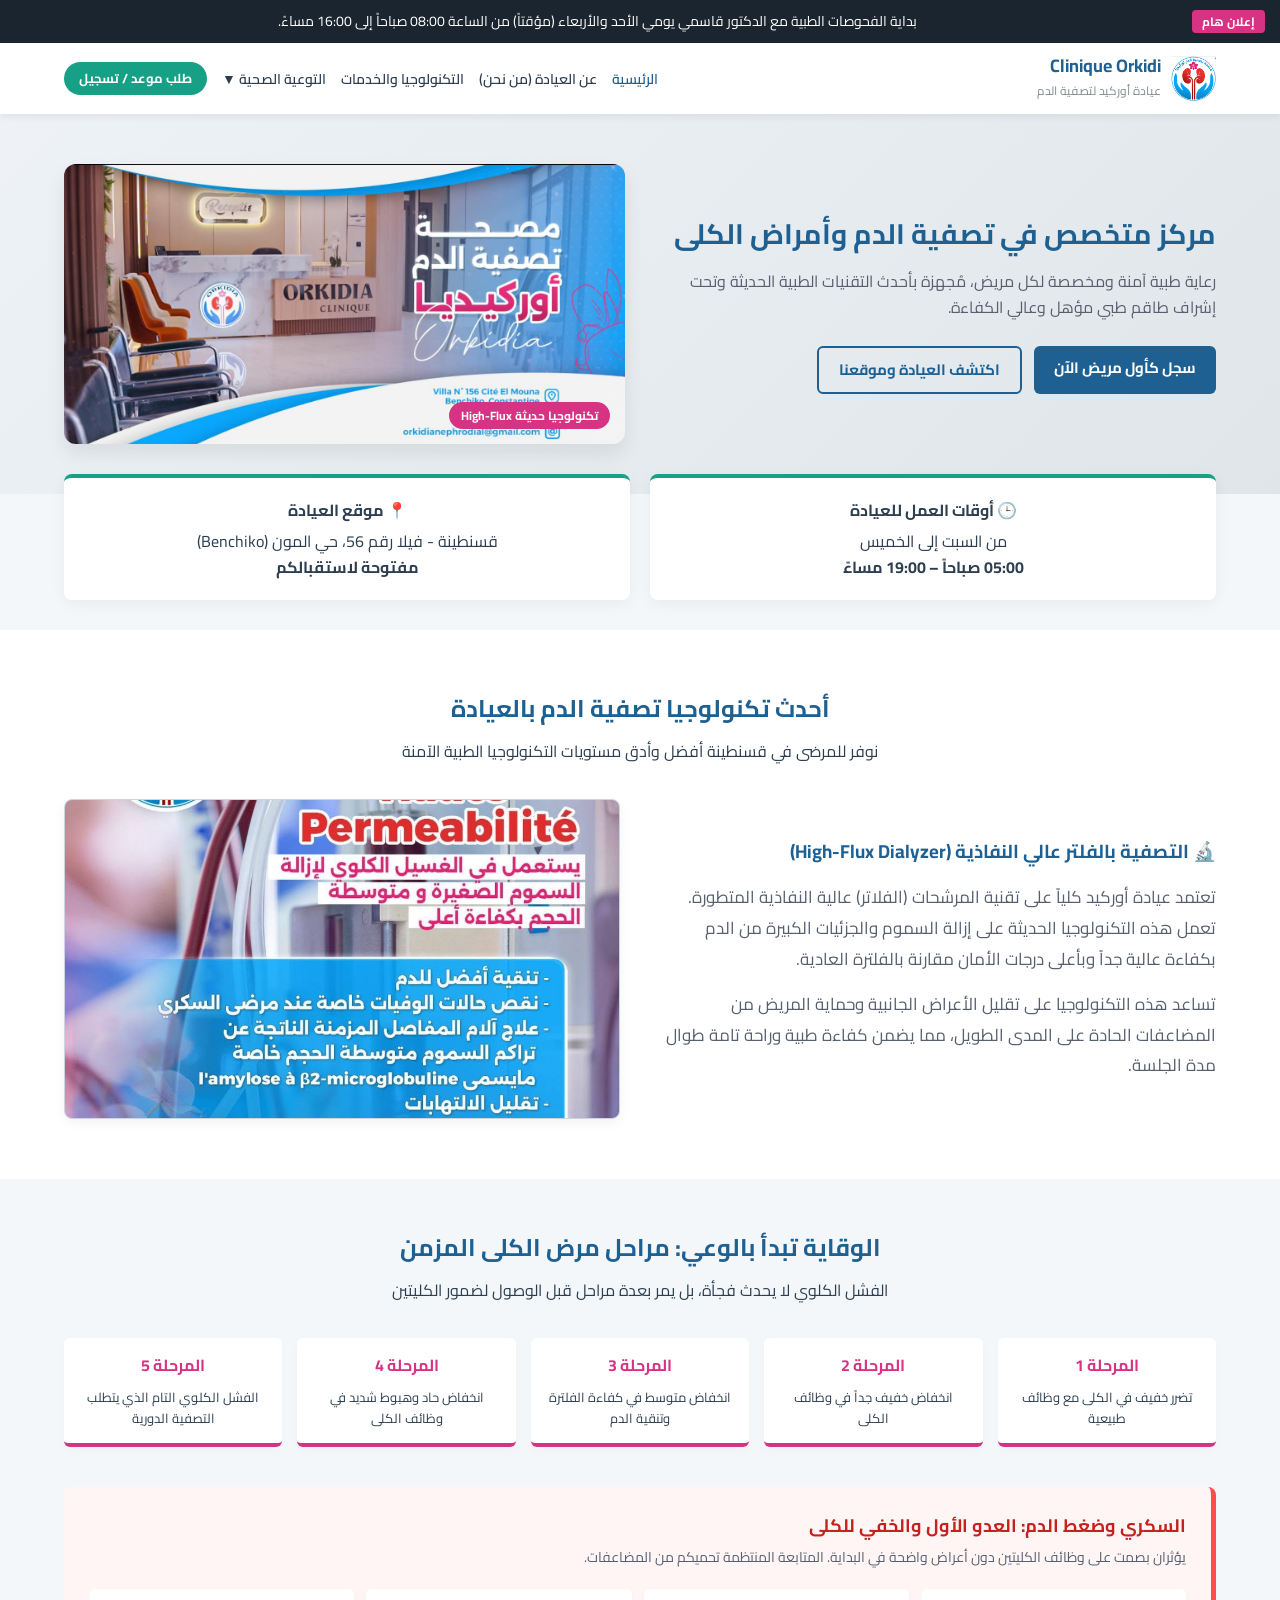
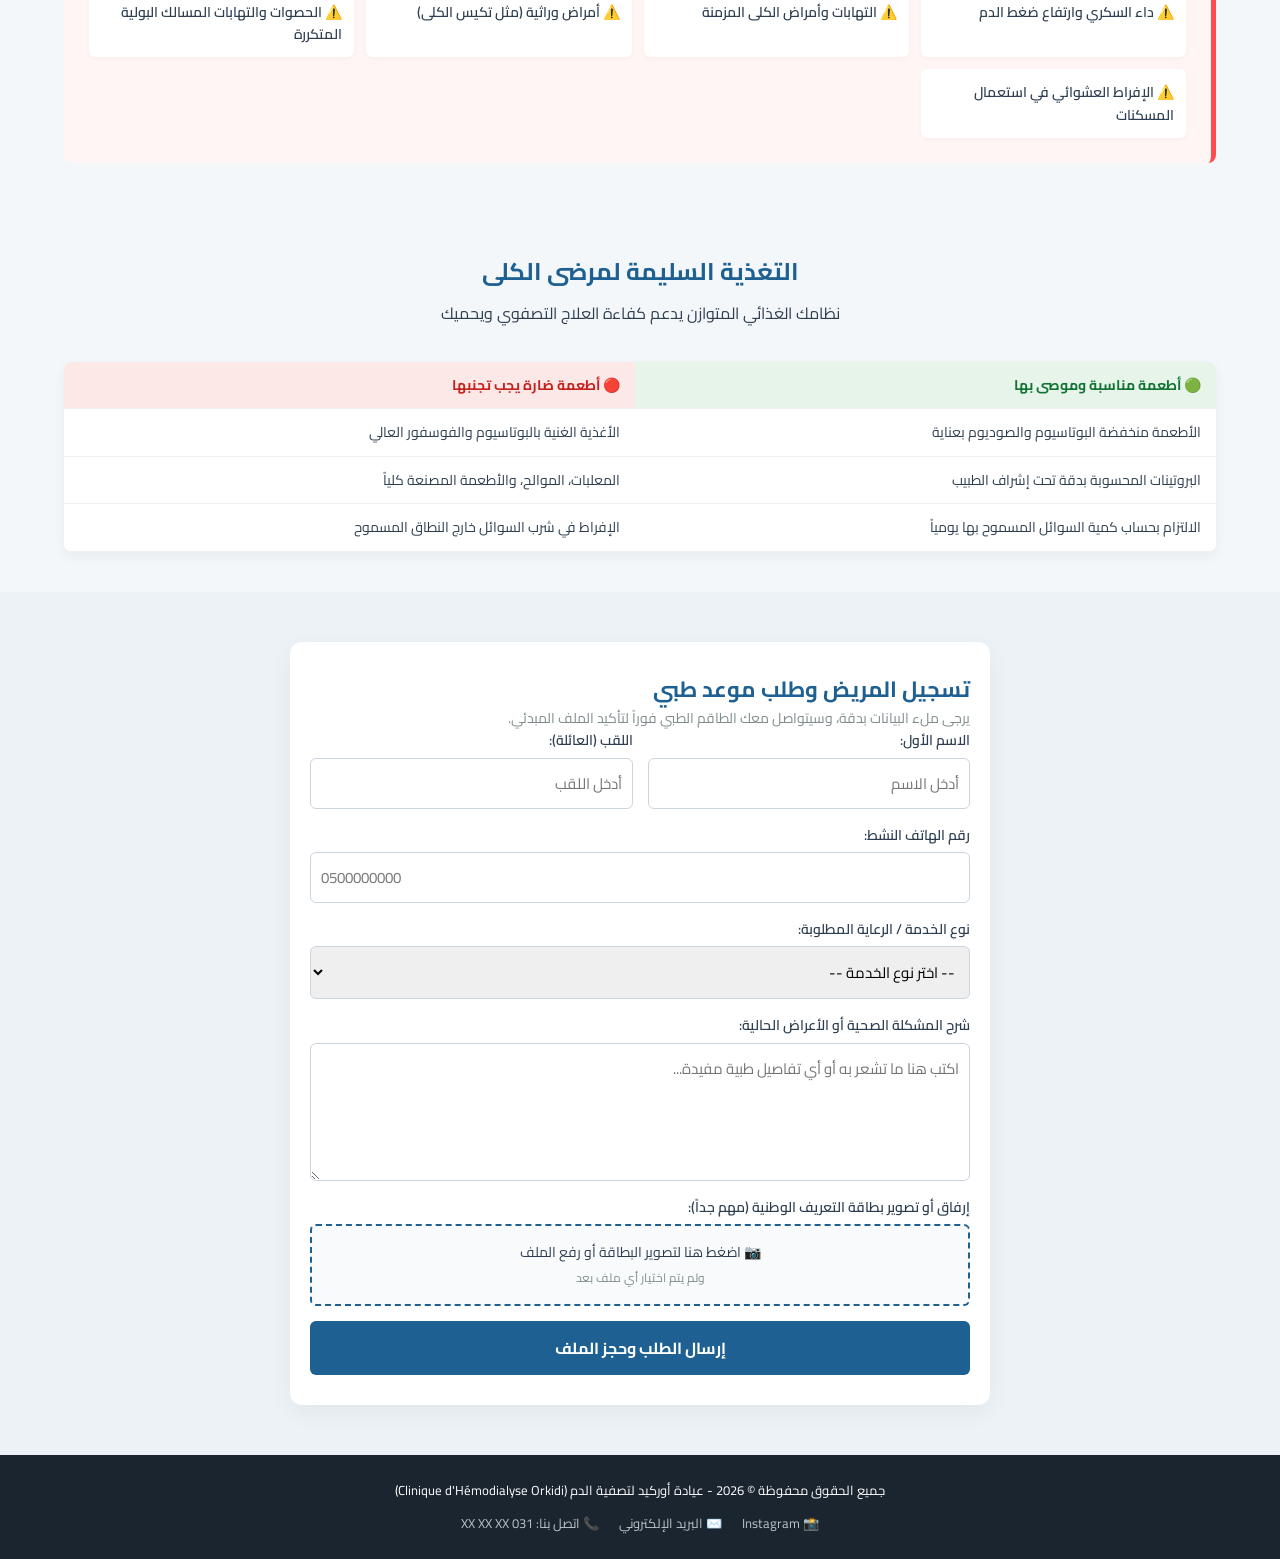
==== index.html @ 6e61f0fb "Add files via upload" ====
<!DOCTYPE html>
<html lang="ar" dir="rtl">
<head>
    <meta charset="UTF-8">
    <meta name="viewport" content="width=device-width, initial-scale=1.0">
    <title>كلينيك أوركيد لتصفية الدم وأمراض الكلى - قسنطينة</title>
    <link rel="stylesheet" href="style.css">
    <link rel="preconnect" href="https://fonts.googleapis.com">
    <link rel="preconnect" href="https://fonts.gstatic.com" crossorigin>
    <link href="https://fonts.googleapis.com/css2?family=Cairo:wght@300;400;600;700&display=swap" rel="stylesheet">
</head>
<body>

    <!-- 1. شريط الإعلانات العاجلة أعلى الموقع -->
    <div class="announcement-bar">
        <span class="announcement-badge">إعلان هام</span>
        <p class="announcement-text">بداية الفحوصات الطبية مع الدكتور قاسمي يومي الأحد والأربعاء (مؤقتاً) من الساعة 08:00 صباحاً إلى 16:00 مساءً.</p>
    </div>

    <!-- 2. شريط التنقل (Navbar) -->
    <header class="navbar">
        <div class="container nav-container">
            <div class="logo-area">
                <!-- تم استبدال زهرة الأوركيد بـ وسم صورة حقيقي للوغو الخاص بك -->
                <img src="logo.png" alt="لوغو عيادة أوركيد" class="main-clinic-logo" onerror="this.style.display='none';">
                <div class="logo-text">
                    <h1>Clinique Orkidi</h1>
                    <span>عيادة أوركيد لتصفية الدم</span>
                </div>
            </div>
            
            <nav class="nav-menu">
                <a href="index.html" class="nav-link active">الرئيسية</a>
                <a href="about.html" class="nav-link">عن العيادة (من نحن)</a>
                <a href="#services-section" class="nav-link">التكنولوجيا والخدمات</a>
                
                <!-- قائمة منسدلة للدليل الصحي -->
                <div class="dropdown">
                    <button class="dropdown-btn">التوعية الصحية ▼</button>
                    <div class="dropdown-content">
                        <a href="#stages">مراحل مرض الكلى</a>
                        <a href="#causes">أسباب الفشل الكلوي</a>
                        <a href="#nutrition">التغذية السليمة</a>
                    </div>
                </div>
                
                <a href="#booking" class="btn-appointment">طلب موعد / تسجيل</a>
            </nav>
        </div>
    </header>

    <!-- 3. القسم الرئيسي (Hero Section) -->
    <section id="home" class="hero-section">
        <div class="container hero-container">
            <div class="hero-content">
                <h2>مركز متخصص في تصفية الدم وأمراض الكلى</h2>
                <p>رعاية طبية آمنة ومخصصة لكل مريض، مُجهزة بأحدث التقنيات الطبية الحديثة وتحت إشراف طاقم طبي مؤهل وعالي الكفاءة.</p>
                <div class="hero-buttons">
                    <a href="#booking" class="btn-main">سجل كأول مريض الآن</a>
                    <a href="about.html" class="btn-sub">اكتشف العيادة وموقعنا</a>
                </div>
            </div>
            <div class="hero-image-area">
                <!-- صورة داخلية حقيقية للمركز من الداخل تعكس التطور والتعقيم -->
                <div class="clinic-img-card" style="background-image: url('clinic-inside.png'); background-size: cover; background-position: center;">
                    <span class="badge-tech">تكنولوجيا حديثة High-Flux</span>
                </div>
            </div>
        </div>
    </section>

    <!-- 4. أقسام أوقات العمل والمعلومات السريعة -->
    <section class="quick-info">
        <div class="container info-grid">
            <div class="info-card">
                <h3>🕒 أوقات العمل للعيادة</h3>
                <p>من السبت إلى الخميس</p>
                <strong>05:00 صباحاً – 19:00 مساءً</strong>
            </div>
            <div class="info-card">
                <h3>📍 موقع العيادة</h3>
                <p>قسنطينة - فيلا رقم 56، حي المون (Benchiko)</p>
                <strong>مفتوحة لاستقبالكم</strong>
            </div>
        </div>
    </section>

    <!-- 5. قسم التكنولوجيا والخدمات الطبية المتطورة (تم دمجه هنا بناءً على طلبك) -->
    <section id="services-section" class="services-inline-section" style="padding: 60px 0; background-color: #fff;">
        <div class="container">
            <div class="section-title">
                <h2>أحدث تكنولوجيا تصفية الدم بالعيادة</h2>
                <p>نوفر للمرضى في قسنطينة أفضل وأدق مستويات التكنولوجيا الطبية الآمنة</p>
            </div>
            
            <div style="display: flex; gap: 40px; align-items: center; flex-wrap: wrap;">
                <!-- بطاقة تكنولوجيا الفلتر وبها الصورة المطلوبة -->
                <div style="flex: 1; min-width: 300px;">
                    <h3 style="color: #1e6091; margin-bottom: 15px;">🔬 التصفية بالفلتر عالي النفاذية (High-Flux Dialyzer)</h3>
                    <p style="font-size: 17px; line-height: 1.8; color: #57606f; margin-bottom: 15px;">
                        تعتمد عيادة أوركيد كلياً على تقنية المرشحات (الفلاتر) عالية النفاذية المتطورة. تعمل هذه التكنولوجيا الحديثة على إزالة السموم والجزئيات الكبيرة من الدم بكفاءة عالية جداً وبأعلى درجات الأمان مقارنة بالفلترة العادية.
                    </p>
                    <p style="font-size: 17px; line-height: 1.8; color: #57606f;">
                        تساعد هذه التكنولوجيا على تقليل الأعراض الجانبية وحماية المريض من المضاعفات الحادة على المدى الطويل، مما يضمن كفاءة طبية وراحة تامة طوال مدة الجلسة.
                    </p>
                </div>
                
                <!-- مكان وضع صورة جهاز التكنولوجيا الحديثة هاي فلكس -->
                <div style="flex: 1; min-width: 300px; display: flex; justify-content: center;">
                    <div style="width: 100%; height: 320px; background-color: #e2e8f0; border-radius: 8px; border: 1px solid #cbd5e1; overflow: hidden; box-shadow: 0 4px 12px rgba(0,0,0,0.05);">
                        <img src="high-flux-machine.png" alt="جهاز التصفية عالي النفاذية High-Flux" style="width: 100%; height: 100%; object-fit: cover;" onerror="this.style.display='none';">
                        <!-- ملاحظة: لو الصورة مش موجودة بالمجلد سيظهر لون رمادي بديل كإطار للجهاز -->
                    </div>
                </div>
            </div>
        </div>
    </section>

    <!-- 6. دليل التوعية الصحي والمراحل -->
    <section id="stages" class="health-guide-section">
        <div class="container">
            <div class="section-title">
                <h2>الوقاية تبدأ بالوعي: مراحل مرض الكلى المزمن</h2>
                <p>الفشل الكلوي لا يحدث فجأة، بل يمر بعدة مراحل قبل الوصول لضمور الكليتين</p>
            </div>
            
            <div class="timeline">
                <div class="timeline-item"><h4>المرحلة 1</h4><p>تضرر خفيف في الكلى مع وظائف طبيعية</p></div>
                <div class="timeline-item"><h4>المرحلة 2</h4><p>انخفاض خفيف جداً في وظائف الكلى</p></div>
                <div class="timeline-item"><h4>المرحلة 3</h4><p>انخفاض متوسط في كفاءة الفلترة وتنقية الدم</p></div>
                <div class="timeline-item"><h4>المرحلة 4</h4><p>انخفاض حاد وهبوط شديد في وظائف الكلى</p></div>
                <div class="timeline-item"><h4>المرحلة 5</h4><p>الفشل الكلوي التام الذي يتطلب التصفية الدورية</p></div>
            </div>

            <!-- أسباب الفشل الكلوي الحاد والصامت -->
            <div id="causes" class="danger-zone">
                <h3>السكري وضغط الدم: العدو الأول والخفي للكلى</h3>
                <p class="sub-text">يؤثران بصمت على وظائف الكليتين دون أعراض واضحة في البداية. المتابعة المنتظمة تحميكم من المضاعفات.</p>
                
                <div class="causes-grid">
                    <div class="cause-card">⚠️ داء السكري وارتفاع ضغط الدم</div>
                    <div class="cause-card">⚠️ التهابات وأمراض الكلى المزمنة</div>
                    <div class="cause-card">⚠️ أمراض وراثية (مثل تكيس الكلى)</div>
                    <div class="cause-card">⚠️ الحصوات والتهابات المسالك البولية المتكررة</div>
                    <div class="cause-card">⚠️ الإفراط العشوائي في استعمال المسكنات</div>
                </div>
            </div>
        </div>
    </section>

    <!-- 7. قسم التغذية لمرضى الكلى -->
    <section id="nutrition" class="nutrition-section">
        <div class="container">
            <div class="section-title">
                <h2>التغذية السليمة لمرضى الكلى</h2>
                <p>نظامك الغذائي المتوازن يدعم كفاءة العلاج التصفوي ويحميك</p>
            </div>
            
            <div class="nutrition-table-container">
                <table class="nutrition-table">
                    <thead>
                        <tr>
                            <th class="allowed-header">🟢 أطعمة مناسبة وموصى بها</th>
                            <th class="forbidden-header">🔴 أطعمة ضارة يجب تجنبها</th>
                        </tr>
                    </thead>
                    <tbody>
                        <tr>
                            <td>الأطعمة منخفضة البوتاسيوم والصوديوم بعناية</td>
                            <td>الأغذية الغنية بالبوتاسيوم والفوسفور العالي</td>
                        </tr>
                        <tr>
                            <td>البروتينات المحسوبة بدقة تحت إشراف الطبيب</td>
                            <td>المعلبات، الموالح، والأطعمة المصنعة كلياً</td>
                        </tr>
                        <tr>
                            <td>الالتزام بحساب كمية السوائل المسموح بها يومياً</td>
                            <td>الإفراط في شرب السوائل خارج النطاق المسموح</td>
                        </tr>
                    </tbody>
                </table>
            </div>
        </div>
    </section>

    <!-- 8. نظام حجز المواعيد المتقدم وتصوير بطاقة التعريف -->
    <section id="booking" class="booking-section">
        <div class="container form-container">
            <div class="form-header">
                <h2>تسجيل المريض وطلب موعد طبي</h2>
                <p>يرجى ملء البيانات بدقة، وسيتواصل معك الطاقم الطبي فوراً لتأكيد الملف المبدئي.</p>
            </div>

            <form id="medicalBookingForm">
                <div class="form-group-row">
                    <div class="form-group">
                        <label for="firstName">الاسم الأول:</label>
                        <input type="text" id="firstName" required placeholder="أدخل الاسم">
                    </div>
                    <div class="form-group">
                        <label for="lastName">اللقب (العائلة):</label>
                        <input type="text" id="lastName" required placeholder="أدخل اللقب">
                    </div>
                </div>

                <div class="form-group">
                    <label for="phone">رقم الهاتف النشط:</label>
                    <input type="tel" id="phone" required placeholder="0500000000">
                </div>

                <div class="form-group">
                    <label for="serviceType">نوع الخدمة / الرعاية المطلوبة:</label>
                    <select id="serviceType" required>
                        <option value="">-- اختر نوع الخدمة --</option>
                        <option value="dialysis">جلسات تصفية الدم الدورية (Hémodialyse)</option>
                        <option value="consultation">استشارة طبية مع الدكتور قاسمي</option>
                        <option value="high-flux">تصفية باستخدام الفلتر عالي النفاذية</option>
                        <option value="checkup">فحص دوري لوظائف الكلى</option>
                    </select>
                </div>

                <div class="form-group">
                    <label for="symptoms">شرح المشكلة الصحية أو الأعراض الحالية:</label>
                    <textarea id="symptoms" rows="4" placeholder="اكتب هنا ما تشعر به أو أي تفاصيل طبية مفيدة..."></textarea>
                </div>

                <!-- حقل تصوير أو إرفاق بطاقة التعريف الوطنية -->
                <div class="form-group file-upload-group">
                    <label for="idCard">إرفاق أو تصوير بطاقة التعريف الوطنية (مهم جداً):</label>
                    <div class="file-drop-zone">
                        <input type="file" id="idCard" accept="image/*, application/pdf" required>
                        <div class="drop-zone-text">
                            <span>📷 اضغط هنا لتصوير البطاقة أو رفع الملف</span>
                            <small id="fileNameDisplay">ولم يتم اختيار أي ملف بعد</small>
                        </div>
                    </div>
                </div>

                <button type="submit" class="btn-submit-form">إرسال الطلب وحجز الملف</button>
            </form>

            <div id="successMessage" class="success-box hidden">
                <div class="success-icon">✓</div>
                <h3>تم الحجز واستلام طلبكم بنجاح!</h3>
                <p>شكراً لثقتكم في عيادة أوركيد. سوف يتواصل معكم قسم الاستقبال والطاقم الطبي هاتفياً في أقرب وقت ممكن لتأكيد الموعد النهائي.</p>
            </div>
        </div>
    </section>

    <!-- 9. تذييل الموقع والروابط الاجتماعية (Footer) -->
    <footer class="main-footer">
        <div class="container footer-content">
            <p>جميع الحقوق محفوظة © 2026 - عيادة أوركيد لتصفية الدم (Clinique d'Hémodialyse Orkidi)</p>
            <div class="social-links">
                <a href="#" class="social-link">📸 Instagram</a>
                <a href="mailto:contact@cliniqueorchidee.dz" class="social-link">✉️ البريد الإلكتروني</a>
                <a href="tel:+21331000000" class="social-link">📞 اتصل بنا: 031 XX XX XX</a>
            </div>
        </div>
    </footer>

    <script src="java.js"></script>
</body>
</html>
---- style.css ----
/* ==========================================================================
   إعدادات الخطوط والمسافات العامة والأساسية
   ========================================================================== */
* {
    margin: 0;
    padding: 0;
    box-sizing: border-box;
    font-family: 'Cairo', sans-serif;
    scroll-behavior: smooth;
}

:root {
    --primary-color: #1e6091; /* أزرق طبي مريح */
    --secondary-color: #16a085; /* أخضر صحي ناعم */
    --accent-color: #d63384; /* لمسة خفيفة بلون الأوركيد */
    --dark-bg: #1a252f;
    --light-bg: #f4f7f9;
    --text-color: #2c3e50;
    --white: #ffffff;
}

body {
    background-color: var(--light-bg);
    color: var(--text-color);
    line-height: 1.6;
    overflow-x: hidden; /* يمنع ظهور أي شريط تمرير عرضي على الهواتف */
    width: 100%;
}

.container {
    width: 90%;
    max-width: 1200px;
    margin: 0 auto;
}

/* 1. شريط الإعلانات العاجلة */
.announcement-bar {
    background-color: var(--dark-bg);
    color: var(--white);
    display: flex;
    align-items: center;
    justify-content: center;
    gap: 12px;
    padding: 10px 15px;
    font-size: 14px;
    text-align: center;
    flex-wrap: wrap; /* يسمح بنزول النص تحت الشارة في الشاشات الصغيرة */
}

.announcement-badge {
    background-color: var(--accent-color);
    padding: 2px 10px;
    border-radius: 4px;
    font-weight: bold;
    font-size: 12px;
}

.announcement-text {
    flex: 1;
    min-width: 250px;
}

/* 2. شريط المهام Navbar */
.navbar {
    background-color: var(--white);
    box-shadow: 0 4px 6px rgba(0,0,0,0.05);
    position: sticky;
    top: 0;
    z-index: 1000;
    padding: 12px 0;
}

.nav-container {
    display: flex;
    justify-content: space-between;
    align-items: center;
    flex-wrap: wrap; /* يدعم الهواتف لتفادي الخروج عن الحجم */
    gap: 15px;
}

.logo-area {
    display: flex;
    align-items: center;
    gap: 10px;
}

.main-clinic-logo {
    width: auto;
    height: 45px;
    object-fit: contain;
}

.logo-text h1 {
    font-size: 18px;
    color: var(--primary-color);
    line-height: 1.2;
}

.logo-text span {
    font-size: 12px;
    color: #7f8c8d;
}

.nav-menu {
    display: flex;
    align-items: center;
    gap: 15px;
    flex-wrap: wrap; /* يمنع التداخل ويرتب الروابط بسلاسة */
}

.nav-link {
    text-decoration: none;
    color: var(--text-color);
    font-weight: 600;
    font-size: 14px;
    transition: color 0.3s;
}

.nav-link:hover, .nav-link.active {
    color: var(--primary-color);
}

/* القائمة المنسدلة للتوعية */
.dropdown {
    position: relative;
    display: inline-block;
}

.dropdown-btn {
    background: none;
    border: none;
    font-size: 14px;
    font-weight: 600;
    color: var(--text-color);
    cursor: pointer;
    font-family: 'Cairo', sans-serif;
}

.dropdown-content {
    display: none;
    position: absolute;
    background-color: var(--white);
    min-width: 180px;
    box-shadow: 0 8px 16px rgba(0,0,0,0.1);
    border-radius: 6px;
    overflow: hidden;
    right: 0;
    z-index: 100;
}

.dropdown-content a {
    color: var(--text-color);
    padding: 10px 16px;
    text-decoration: none;
    display: block;
    font-size: 14px;
}

.dropdown-content a:hover {
    background-color: var(--light-bg);
    color: var(--primary-color);
}

.dropdown:hover .dropdown-content {
    display: block;
}

.btn-appointment {
    background-color: var(--secondary-color);
    color: var(--white);
    padding: 6px 15px;
    border-radius: 25px;
    text-decoration: none;
    font-weight: bold;
    font-size: 13px;
    transition: background 0.3s;
    text-align: center;
}

.btn-appointment:hover {
    background-color: #117a65;
}

/* 3. القسم الرئيسي Hero */
.hero-section {
    padding: 50px 0;
    background: linear-gradient(135deg, #eef2f7 0%, #dfe6e9 100%);
}

.hero-container {
    display: flex;
    align-items: center;
    justify-content: space-between;
    gap: 30px;
}

.hero-content {
    flex: 1;
}

.hero-content h2 {
    font-size: 28px;
    color: var(--primary-color);
    margin-bottom: 15px;
    line-height: 1.4;
}

.hero-content p {
    font-size: 16px;
    margin-bottom: 25px;
    color: #57606f;
}

.hero-buttons {
    display: flex;
    gap: 12px;
    flex-wrap: wrap;
}

.btn-main, .btn-sub {
    padding: 10px 20px;
    border-radius: 6px;
    text-decoration: none;
    font-weight: bold;
    font-size: 15px;
    text-align: center;
    display: inline-block;
}

.btn-main {
    background-color: var(--primary-color);
    color: var(--white);
}

.btn-sub {
    border: 2px solid var(--primary-color);
    color: var(--primary-color);
    background-color: transparent;
}

.hero-image-area {
    flex: 1;
    display: flex;
    justify-content: center;
    width: 100%;
}

.clinic-img-card {
    width: 100%;
    height: 280px;
    background-color: #cbd5e1;
    border-radius: 12px;
    position: relative;
    box-shadow: 0 10px 20px rgba(0,0,0,0.08);
}

.badge-tech {
    position: absolute;
    bottom: 15px;
    right: 15px;
    background-color: var(--accent-color);
    color: var(--white);
    padding: 4px 12px;
    border-radius: 20px;
    font-size: 12px;
    font-weight: bold;
}

/* 4. معلومات سريعة */
.quick-info {
    margin-top: -20px;
    position: relative;
    z-index: 10;
    padding-bottom: 30px;
}

.info-grid {
    display: flex;
    gap: 20px;
}

.info-card {
    flex: 1;
    background-color: var(--white);
    padding: 20px;
    border-radius: 8px;
    box-shadow: 0 4px 15px rgba(0,0,0,0.05);
    text-align: center;
    border-top: 4px solid var(--secondary-color);
}

.info-card h3 {
    font-size: 16px;
    margin-bottom: 5px;
}

/* 5. دليل التوعية والمراحل (الجدول والخط الزمني مَرِنان) */
.health-guide-section {
    padding: 50px 0;
}

.section-title {
    text-align: center;
    margin-bottom: 35px;
}

.section-title h2 {
    color: var(--primary-color);
    font-size: 24px;
    margin-bottom: 10px;
}

.timeline {
    display: flex;
    justify-content: space-between;
    gap: 15px;
    margin-bottom: 40px;
}

.timeline-item {
    background-color: var(--white);
    padding: 15px;
    border-radius: 6px;
    flex: 1;
    text-align: center;
    box-shadow: 0 4px 10px rgba(0,0,0,0.02);
    border-bottom: 4px solid var(--accent-color);
}

.timeline-item h4 {
    color: var(--accent-color);
    margin-bottom: 8px;
    font-size: 16px;
}

.timeline-item p {
    font-size: 13px;
}

.danger-zone {
    background-color: #fff5f5;
    padding: 25px;
    border-radius: 8px;
    border-right: 5px solid #ff4d4d;
}

.danger-zone h3 {
    font-size: 18px;
    color: #c5221f;
    margin-bottom: 5px;
}

.sub-text {
    font-size: 14px;
    color: #57606f;
}

.causes-grid {
    display: grid;
    grid-template-columns: repeat(auto-fit, minmax(220px, 1fr));
    gap: 12px;
    margin-top: 20px;
}

.cause-card {
    background-color: var(--white);
    padding: 12px;
    border-radius: 6px;
    font-weight: 600;
    font-size: 14px;
    box-shadow: 0 2px 5px rgba(0,0,0,0.03);
}

/* 6. قسم التغذية لمرضى الكلى */
.nutrition-section {
    padding: 40px 0;
}

.nutrition-table-container {
    margin-top: 20px;
    background: white;
    border-radius: 8px;
    overflow-x: auto; /* يسمح بالتمرير داخل الجدول الصغير على الهواتف دون تخريب التصميم الخارجي */
    box-shadow: 0 4px 12px rgba(0,0,0,0.05);
}

.nutrition-table {
    width: 100%;
    border-collapse: collapse;
    min-width: 500px; /* يحافظ على قوام الجدول الداخلي */
}

.nutrition-table th, .nutrition-table td {
    padding: 12px 15px;
    text-align: right;
    border-bottom: 1px solid #edf2f7;
    font-size: 14px;
}

.allowed-header { background-color: #e6f4ea; color: #137333; }
.forbidden-header { background-color: #fce8e6; color: #c5221f; }

/* 7. نظام نموذج الحجز المستجيب */
.booking-section {
    padding: 50px 0;
    background-color: #edf2f7;
}

.form-container {
    background-color: var(--white);
    padding: 30px 20px;
    border-radius: 12px;
    box-shadow: 0 8px 24px rgba(0,0,0,0.05);
    max-width: 700px;
    width: 100%;
}

.form-header h2 {
    font-size: 22px;
    color: var(--primary-color);
}

.form-header p {
    font-size: 14px;
    color: #7f8c8d;
}

.form-group-row {
    display: flex;
    gap: 15px;
}

.form-group {
    display: flex;
    flex-direction: column;
    margin-bottom: 15px;
    width: 100%;
}

.form-group label {
    margin-bottom: 6px;
    font-weight: 600;
    font-size: 14px;
}

.form-group input, .form-group select, .form-group textarea {
    padding: 10px;
    border: 1px solid #cbd5e1;
    border-radius: 6px;
    font-size: 15px;
    outline: none;
}

.file-drop-zone {
    border: 2px dashed var(--primary-color);
    padding: 15px;
    border-radius: 6px;
    text-align: center;
    position: relative;
    background-color: #f8fafc;
}

.file-drop-zone input[type="file"] {
    position: absolute;
    top: 0; left: 0; width: 100%; height: 100%;
    opacity: 0;
    cursor: pointer;
}

.drop-zone-text span {
    font-size: 14px;
    display: block;
}

.drop-zone-text small {
    font-size: 12px;
    color: #7f8c8d;
}

.btn-submit-form {
    background-color: var(--primary-color);
    color: var(--white);
    padding: 12px;
    border: none;
    border-radius: 6px;
    font-size: 16px;
    font-weight: bold;
    width: 100%;
    cursor: pointer;
    transition: background 0.3s;
}

.btn-submit-form:hover {
    background-color: #144366;
}

.success-box {
    text-align: center;
    padding: 25px;
    background-color: #e6f4ea;
    border-radius: 8px;
    margin-top: 15px;
}

.hidden { display: none; }

/* 8. الفوتر والروابط */
.main-footer {
    background-color: var(--dark-bg);
    color: var(--white);
    padding: 25px 0;
    text-align: center;
    font-size: 13px;
}

.social-links {
    margin-top: 12px;
    display: flex;
    justify-content: center;
    gap: 20px;
    flex-wrap: wrap;
}

.social-link {
    color: #bdc3c7;
    text-decoration: none;
    font-size: 13px;
}

/* ==========================================================================
   شاشات الهواتف والأجهزة الذكية المتكاملة (Media Queries)
   ========================================================================== */
@media screen and (max-width: 768px) {
    .container {
        width: 92%;
    }

    /* شريط التنقل بالهاتف */
    .nav-container {
        flex-direction: column;
        text-align: center;
        padding: 5px 0;
    }

    .nav-menu {
        justify-content: center;
        gap: 12px;
        width: 100%;
    }
    
    .nav-link, .dropdown-btn {
        font-size: 13px;
    }

    /* الهيرو سيكشن يتحول لعمودي مريح للعين */
    .hero-container {
        flex-direction: column;
        text-align: center;
    }

    .hero-content h2 {
        font-size: 24px;
    }

    .hero-buttons {
        justify-content: center;
    }

    .btn-main, .btn-sub {
        width: 100%; /* تأخذ كامل العرض بالهاتف لسهولة النقر */
        margin-bottom: 5px;
    }

    .clinic-img-card {
        height: 200px;
    }

    /* بطاقات المعلومات السريعة عمودية */
    .info-grid {
        flex-direction: column;
        gap: 12px;
    }

    .quick-info {
        margin-top: 10px;
    }

    /* خط المراحل الخمسة يتحول عمودياً بدل التكدس العرضي */
    .timeline {
        flex-direction: column;
        gap: 12px;
    }
    
    .timeline-item {
        border-bottom: none;
        border-right: 4px solid var(--accent-color);
        text-align: right;
        padding: 12px;
    }

    /* حقول الاسم واللقب عمودية بالهاتف */
    .form-group-row {
        flex-direction: column;
        gap: 0;
    }
    
    /* ضبط مظهر أي قسم يحتوي على صورتين متجاورتين */
    div[style*="display: flex"] {
        flex-direction: column !important;
        gap: 20px !important;
    }
}
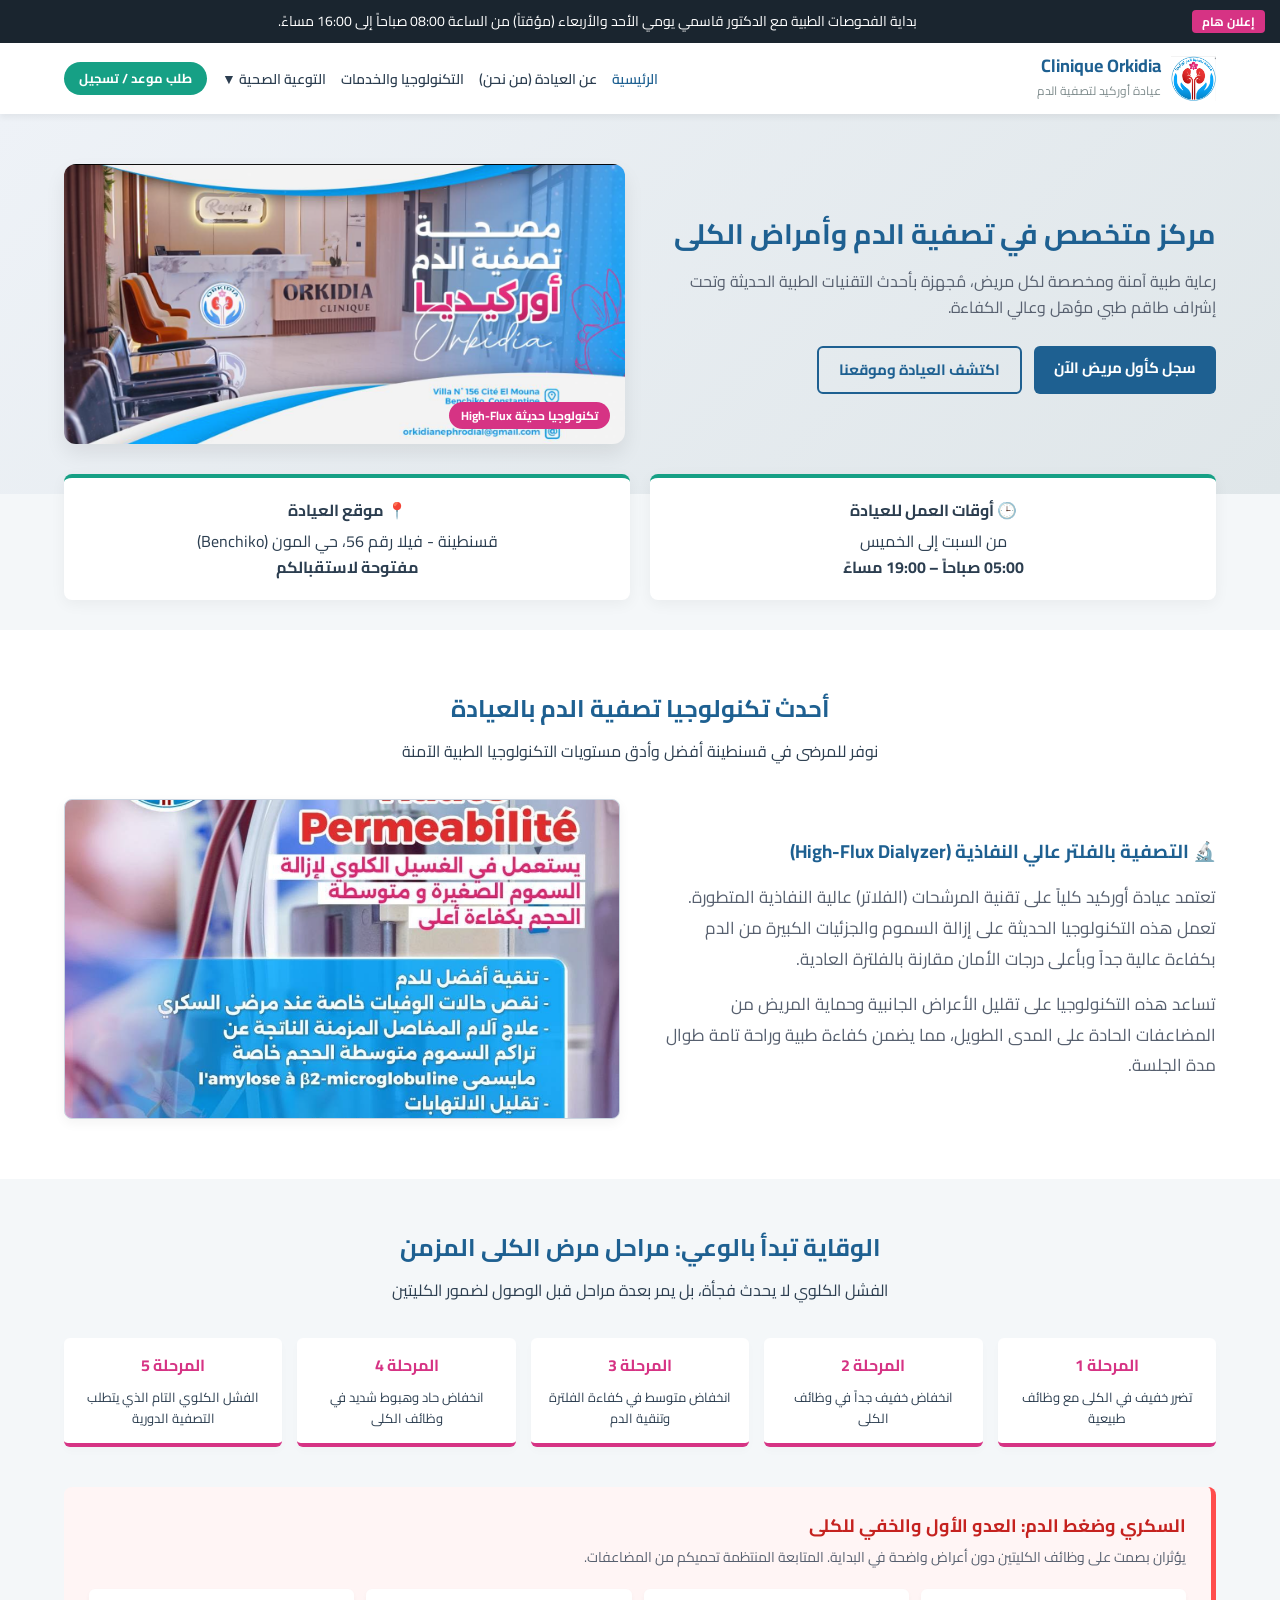
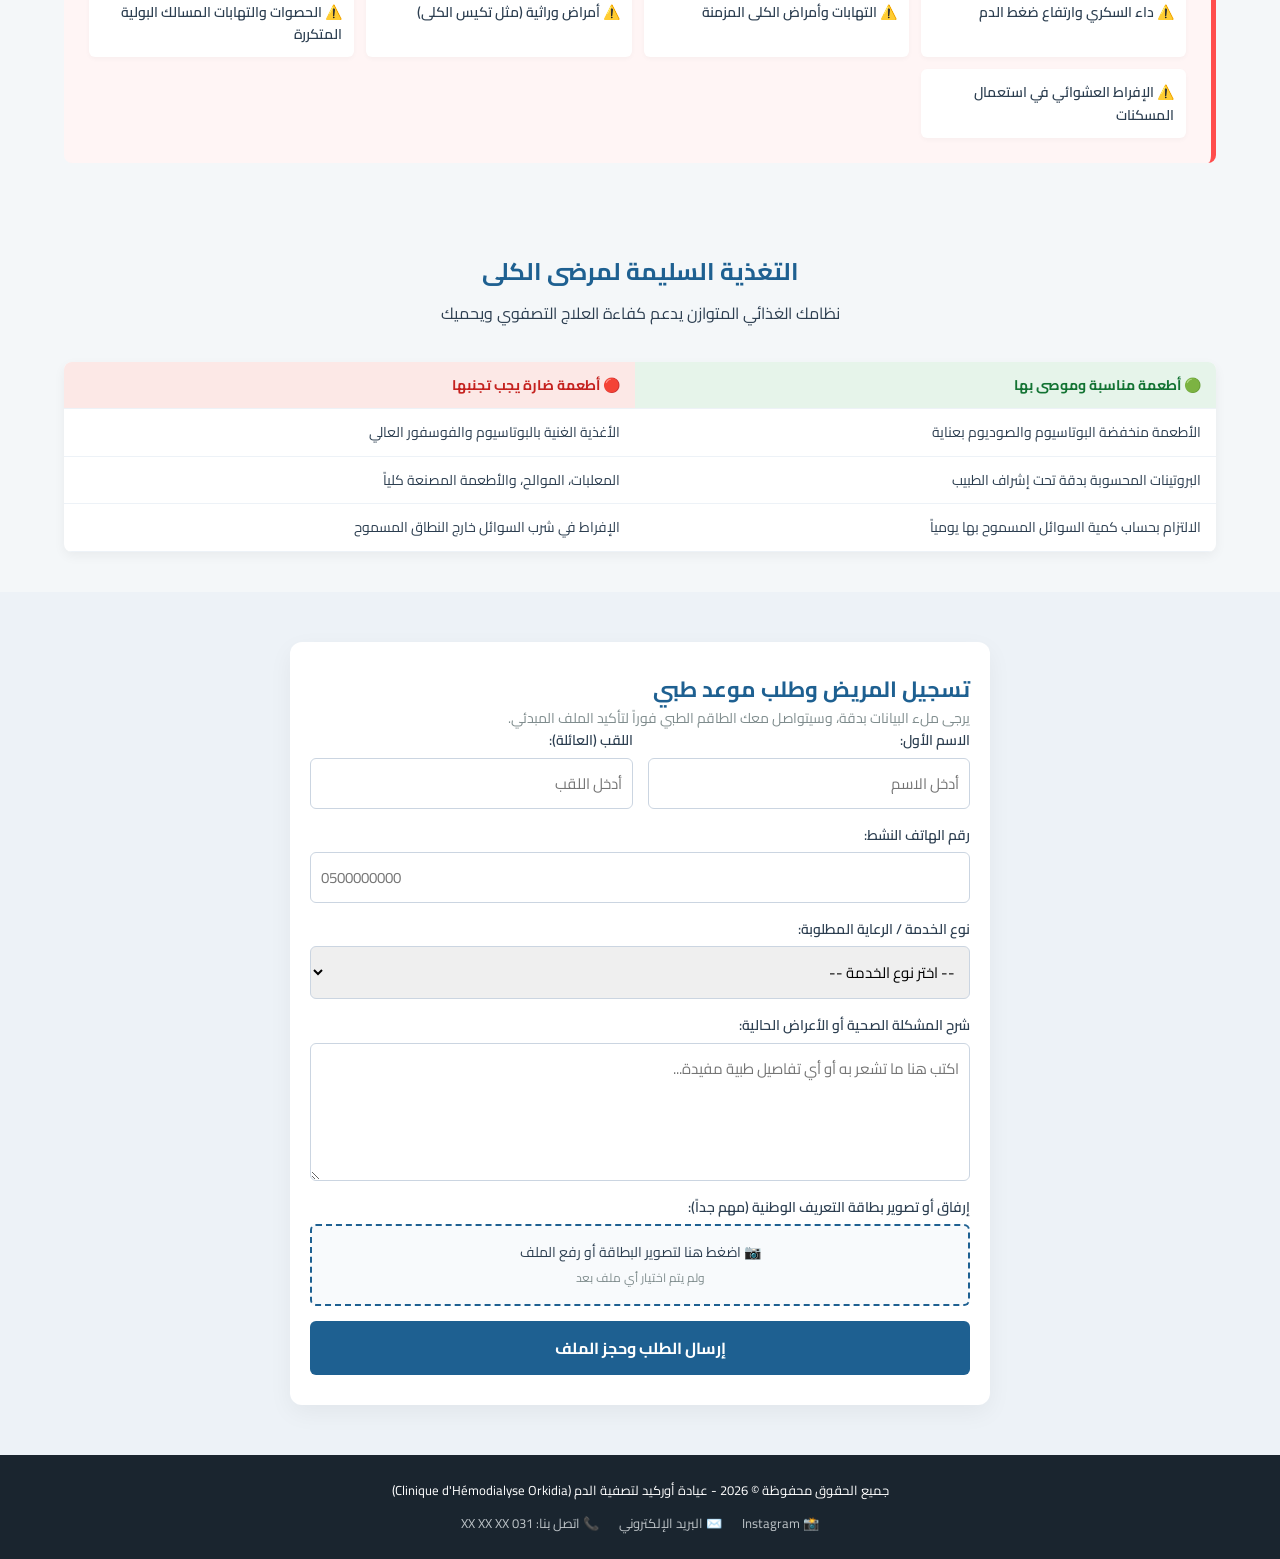
==== commit b7de4e56: "Update index.html" ====
--- a/index.html
+++ b/index.html
@@ -24,7 +24,7 @@
                 <!-- تم استبدال زهرة الأوركيد بـ وسم صورة حقيقي للوغو الخاص بك -->
                 <img src="logo.png" alt="لوغو عيادة أوركيد" class="main-clinic-logo" onerror="this.style.display='none';">
                 <div class="logo-text">
-                    <h1>Clinique Orkidi</h1>
+                    <h1>Clinique Orkidia</h1>
                     <span>عيادة أوركيد لتصفية الدم</span>
                 </div>
             </div>
@@ -250,7 +250,7 @@
     <!-- 9. تذييل الموقع والروابط الاجتماعية (Footer) -->
     <footer class="main-footer">
         <div class="container footer-content">
-            <p>جميع الحقوق محفوظة © 2026 - عيادة أوركيد لتصفية الدم (Clinique d'Hémodialyse Orkidi)</p>
+            <p>جميع الحقوق محفوظة © 2026 - عيادة أوركيد لتصفية الدم (Clinique d'Hémodialyse Orkidia)</p>
             <div class="social-links">
                 <a href="#" class="social-link">📸 Instagram</a>
                 <a href="mailto:contact@cliniqueorchidee.dz" class="social-link">✉️ البريد الإلكتروني</a>
